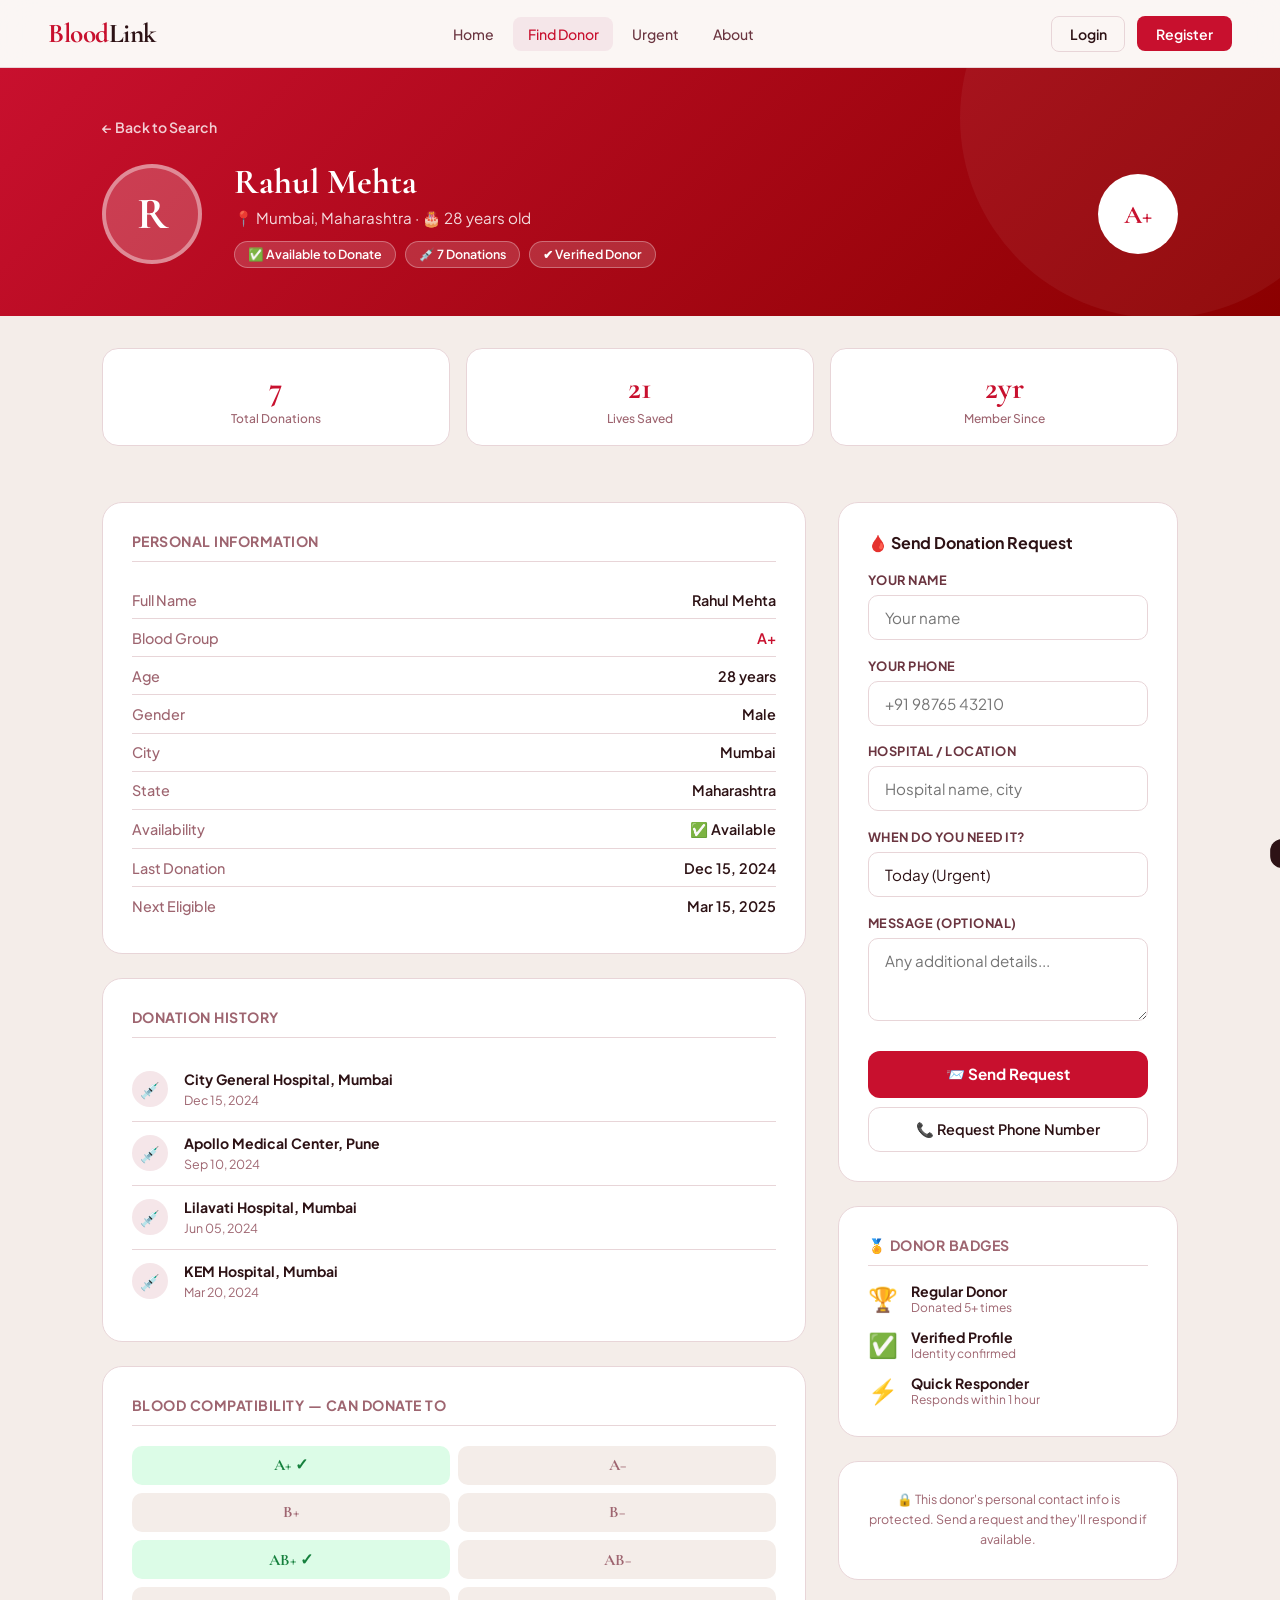
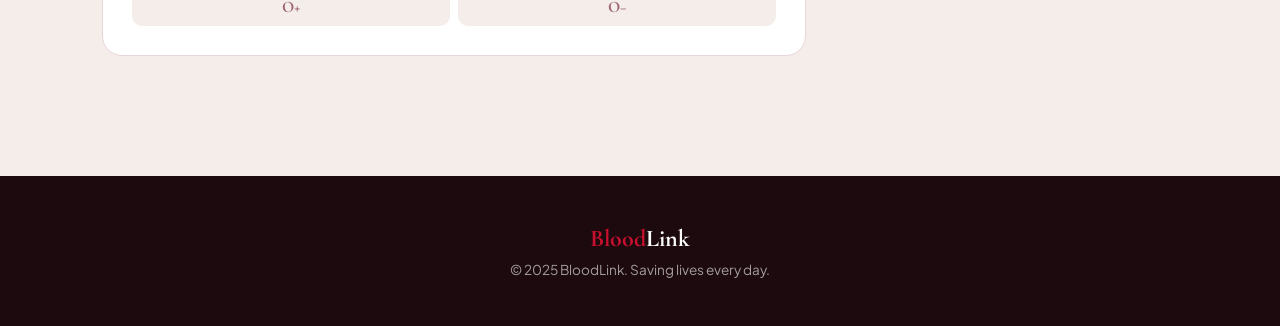
==== target/bloodlink/donor-profile.html @ 6a1f0757 "Initial commit - BloodLink project" ====
<!DOCTYPE html>
<html lang="en">
<head>
  <meta charset="UTF-8"/>
  <meta name="viewport" content="width=device-width, initial-scale=1.0"/>
  <title>BloodLink — Donor Profile</title>
  <link rel="stylesheet" href="shared.css"/>
  <style>
    body { background: var(--bg2); }

    .profile-hero {
      background: linear-gradient(135deg, var(--red), #8B0000);
      padding: 3rem 0 3rem; color: white; position: relative; overflow: hidden;
    }
    .profile-hero::after {
      content: ''; position: absolute;
      width: 400px; height: 400px; border-radius: 50%;
      background: rgba(255,255,255,0.05);
      top: -150px; right: -80px;
    }
    .hero-inner { display: flex; align-items: center; gap: 2rem; position: relative; z-index: 1; flex-wrap: wrap; }
    .big-avatar {
      width: 100px; height: 100px; border-radius: 50%;
      background: rgba(255,255,255,0.2);
      border: 4px solid rgba(255,255,255,0.4);
      display: flex; align-items: center; justify-content: center;
      font-family: 'Cormorant Garamond', serif;
      font-size: 2.8rem; font-weight: 700; color: white;
      flex-shrink: 0;
    }
    .hero-name { font-family: 'Cormorant Garamond', serif; font-size: 2.2rem; font-weight: 700; margin-bottom: 0.3rem; }
    .hero-meta { opacity: 0.85; font-size: 0.95rem; margin-bottom: 0.8rem; }
    .hero-tags { display: flex; gap: 0.6rem; flex-wrap: wrap; }
    .htag {
      background: rgba(255,255,255,0.15); border: 1px solid rgba(255,255,255,0.3);
      color: white; padding: 0.3rem 0.8rem; border-radius: 50px;
      font-size: 0.78rem; font-weight: 600;
    }
    .blood-big {
      margin-left: auto; width: 80px; height: 80px; border-radius: 50%;
      background: white; color: var(--red);
      display: flex; align-items: center; justify-content: center;
      font-family: 'Cormorant Garamond', serif; font-size: 1.6rem; font-weight: 700;
      flex-shrink: 0;
    }

    /* MAIN BODY */
    .profile-body {
      display: grid; grid-template-columns: 1fr 340px;
      gap: 2rem;
      padding-top: 2rem;
      padding-bottom: 3rem;
    }

    /* INFO PANELS */
    .info-panel {
      background: var(--white); border: 1px solid var(--border);
      border-radius: 20px; padding: 1.8rem; margin-bottom: 1.5rem;
    }
    .info-panel h3 {
      font-size: 0.88rem; font-weight: 700; text-transform: uppercase;
      letter-spacing: 0.5px; color: var(--text-light);
      margin-bottom: 1.2rem; padding-bottom: 0.7rem;
      border-bottom: 1px solid var(--border);
    }
    .info-row {
      display: flex; justify-content: space-between;
      padding: 0.6rem 0; border-bottom: 1px solid var(--border);
      font-size: 0.9rem;
    }
    .info-row:last-child { border-bottom: none; }
    .info-label { color: var(--text-light); font-weight: 500; }
    .info-value { font-weight: 600; color: var(--text); }

    .stat-row { display: grid; grid-template-columns: repeat(3,1fr); gap: 1rem; margin-top: 2rem; margin-bottom: 1.5rem; }
    .stat-box {
      background: var(--white); border: 1px solid var(--border);
      border-radius: 16px; padding: 1.2rem; text-align: center;
    }
    .stat-box-num { font-family: 'Cormorant Garamond', serif; font-size: 2rem; font-weight: 700; color: var(--red); }
    .stat-box-label { font-size: 0.75rem; color: var(--text-light); font-weight: 500; margin-top: 0.2rem; }

    /* SIDEBAR */
    .sidebar-panel {
      background: var(--white); border: 1px solid var(--border);
      border-radius: 20px; padding: 1.8rem;
      margin-bottom: 1.5rem;
    }
    .sidebar-col {
      height: fit-content;
    }
    .request-form h3 { font-size: 1rem; font-weight: 700; margin-bottom: 1.2rem; }
    .send-btn {
      width: 100%; background: var(--red); color: white;
      border: none; padding: 0.85rem; border-radius: 12px;
      font-size: 0.95rem; font-weight: 700; cursor: pointer;
      font-family: 'Plus Jakarta Sans', sans-serif; transition: all 0.25s;
      margin-top: 0.5rem;
    }
    .send-btn:hover { background: #A50D26; box-shadow: 0 6px 20px rgba(200,16,46,0.3); }
    .call-btn {
      width: 100%; background: none; border: 1.5px solid var(--border);
      color: var(--text); padding: 0.75rem; border-radius: 12px;
      font-size: 0.9rem; font-weight: 600; cursor: pointer;
      font-family: 'Plus Jakarta Sans', sans-serif; transition: all 0.2s; margin-top: 0.6rem;
    }
    .call-btn:hover { border-color: var(--red); color: var(--red); }

    .compatibility-grid { display: grid; grid-template-columns: 1fr 1fr; gap: 0.5rem; }
    .compat-item {
      border-radius: 10px; padding: 0.6rem; text-align: center;
      font-family: 'Cormorant Garamond', serif; font-size: 1rem; font-weight: 700;
    }
    .compat-yes { background: #DCFCE7; color: #15803D; }
    .compat-no  { background: var(--bg2); color: var(--text-light); }

    .back-btn {
      display: inline-flex; align-items: center; gap: 0.5rem;
      color: rgba(255,255,255,0.8); text-decoration: none;
      font-size: 0.88rem; font-weight: 600;
      margin-bottom: 1.5rem; transition: color 0.2s;
    }
    .back-btn:hover { color: white; }

    .history-list { }
    .history-item {
      display: flex; align-items: center; gap: 1rem;
      padding: 0.75rem 0; border-bottom: 1px solid var(--border);
    }
    .history-item:last-child { border-bottom: none; }
    .h-dot {
      width: 36px; height: 36px; border-radius: 50%;
      background: var(--red-light); display: flex; align-items: center;
      justify-content: center; font-size: 1rem; flex-shrink: 0;
    }
    .h-text strong { font-size: 0.88rem; display: block; }
    .h-text span { font-size: 0.78rem; color: var(--text-light); }

    @media(max-width:768px) {
      .profile-body { grid-template-columns: 1fr; padding-top: 1.5rem; }
      .hero-inner { flex-wrap: wrap; }
      .blood-big { margin-left: 0; }
      .stat-row { grid-template-columns: repeat(3,1fr); }
    }
  </style>
</head>
<body>

<nav class="navbar">
  <a href="index.html" class="nav-logo">Blood<span>Link</span></a>
  <ul class="nav-links">
    <li><a href="index.html">Home</a></li>
    <li><a href="find-donor.html" class="active">Find Donor</a></li>
    <li><a href="urgent.html">Urgent</a></li>
    <li><a href="about.html">About</a></li>
  </ul>
  <div class="nav-actions">
    <a href="login.html" class="btn-ghost">Login</a>
    <a href="register.html" class="btn-red">Register</a>
  </div>
</nav>

<!-- PROFILE HERO -->
<div class="profile-hero">
  <div class="container">
    <a href="find-donor.html" class="back-btn">← Back to Search</a>
    <div class="hero-inner">
      <div class="big-avatar" id="avatarLetter">R</div>
      <div>
        <div class="hero-name" id="donorName">Rahul Mehta</div>
        <div class="hero-meta" id="donorMeta">📍 Mumbai, Maharashtra &nbsp;·&nbsp; 🎂 28 years old</div>
        <div class="hero-tags">
          <span class="htag" id="availTag">✅ Available to Donate</span>
          <span class="htag" id="donationsTag">💉 7 Donations</span>
          <span class="htag">✔ Verified Donor</span>
        </div>
      </div>
      <div class="blood-big" id="bloodBig">A+</div>
    </div>
  </div>
</div>

<section style="padding-bottom: 3rem;">
  <div class="container">
    <!-- STATS ROW -->
    <div class="stat-row">
      <div class="stat-box fade-up">
        <div class="stat-box-num" id="statDonations">7</div>
        <div class="stat-box-label">Total Donations</div>
      </div>
      <div class="stat-box fade-up" style="animation-delay:0.1s">
        <div class="stat-box-num" id="statLives">21</div>
        <div class="stat-box-label">Lives Saved</div>
      </div>
      <div class="stat-box fade-up" style="animation-delay:0.2s">
        <div class="stat-box-num" id="statSince">2yr</div>
        <div class="stat-box-label">Member Since</div>
      </div>
    </div>

    <div class="profile-body">
      <!-- LEFT -->
      <div>
        <div class="info-panel fade-up">
          <h3>Personal Information</h3>
          <div class="info-row"><span class="info-label">Full Name</span><span class="info-value" id="infoName">Rahul Mehta</span></div>
          <div class="info-row"><span class="info-label">Blood Group</span><span class="info-value" id="infoBlood" style="color:var(--red)">A+</span></div>
          <div class="info-row"><span class="info-label">Age</span><span class="info-value" id="infoAge">28 years</span></div>
          <div class="info-row"><span class="info-label">Gender</span><span class="info-value" id="infoGender">Male</span></div>
          <div class="info-row"><span class="info-label">City</span><span class="info-value" id="infoCity">Mumbai</span></div>
          <div class="info-row"><span class="info-label">State</span><span class="info-value" id="infoState">Maharashtra</span></div>
          <div class="info-row"><span class="info-label">Availability</span><span class="info-value" id="infoAvail">✅ Available</span></div>
          <div class="info-row"><span class="info-label">Last Donation</span><span class="info-value" id="infoLastDon">Dec 15, 2024</span></div>
          <div class="info-row"><span class="info-label">Next Eligible</span><span class="info-value" id="infoNextDon">Mar 15, 2025</span></div>
        </div>

        <div class="info-panel fade-up" style="animation-delay:0.1s">
          <h3>Donation History</h3>
          <div class="history-list" id="historyList">
            <div class="history-item"><div class="h-dot">💉</div><div class="h-text"><strong>City General Hospital, Mumbai</strong><span>Dec 15, 2024</span></div></div>
            <div class="history-item"><div class="h-dot">💉</div><div class="h-text"><strong>Apollo Medical Center, Pune</strong><span>Sep 10, 2024</span></div></div>
            <div class="history-item"><div class="h-dot">💉</div><div class="h-text"><strong>Lilavati Hospital, Mumbai</strong><span>Jun 05, 2024</span></div></div>
            <div class="history-item"><div class="h-dot">💉</div><div class="h-text"><strong>KEM Hospital, Mumbai</strong><span>Mar 20, 2024</span></div></div>
          </div>
        </div>

        <div class="info-panel fade-up" style="animation-delay:0.15s">
          <h3>Blood Compatibility — Can Donate To</h3>
          <div class="compatibility-grid" id="compatGrid"></div>
        </div>
      </div>

      <!-- SIDEBAR -->
      <div class="sidebar-col">
        <div class="sidebar-panel request-form fade-up" style="animation-delay:0.2s">
          <h3>🩸 Send Donation Request</h3>
          <div class="form-group">
            <label class="form-label">Your Name</label>
            <input type="text" class="form-input" placeholder="Your name"/>
          </div>
          <div class="form-group">
            <label class="form-label">Your Phone</label>
            <input type="tel" class="form-input" placeholder="+91 98765 43210"/>
          </div>
          <div class="form-group">
            <label class="form-label">Hospital / Location</label>
            <input type="text" class="form-input" placeholder="Hospital name, city"/>
          </div>
          <div class="form-group">
            <label class="form-label">When do you need it?</label>
            <select class="form-select">
              <option>Today (Urgent)</option>
              <option>Tomorrow</option>
              <option>Within 3 days</option>
              <option>This week</option>
            </select>
          </div>
          <div class="form-group">
            <label class="form-label">Message (Optional)</label>
            <textarea class="form-input" rows="3" style="resize:vertical" placeholder="Any additional details..."></textarea>
          </div>
          <button class="send-btn" onclick="sendRequest()">📨 Send Request</button>
          <button class="call-btn" onclick="showToast('📞 Contact number revealed after request is accepted.')">📞 Request Phone Number</button>
        </div>

        <div class="sidebar-panel fade-up" style="animation-delay:0.25s">
          <h3 style="font-size:0.88rem;font-weight:700;text-transform:uppercase;letter-spacing:0.5px;color:var(--text-light);margin-bottom:1rem;padding-bottom:0.7rem;border-bottom:1px solid var(--border)">🏅 Donor Badges</h3>
          <div style="display:flex;flex-direction:column;gap:0.8rem">
            <div style="display:flex;align-items:center;gap:0.8rem">
              <span style="font-size:1.5rem">🏆</span>
              <div><div style="font-size:0.88rem;font-weight:700">Regular Donor</div><div style="font-size:0.75rem;color:var(--text-light)">Donated 5+ times</div></div>
            </div>
            <div style="display:flex;align-items:center;gap:0.8rem">
              <span style="font-size:1.5rem">✅</span>
              <div><div style="font-size:0.88rem;font-weight:700">Verified Profile</div><div style="font-size:0.75rem;color:var(--text-light)">Identity confirmed</div></div>
            </div>
            <div style="display:flex;align-items:center;gap:0.8rem">
              <span style="font-size:1.5rem">⚡</span>
              <div><div style="font-size:0.88rem;font-weight:700">Quick Responder</div><div style="font-size:0.75rem;color:var(--text-light)">Responds within 1 hour</div></div>
            </div>
          </div>
        </div>

        <div class="sidebar-panel fade-up" style="animation-delay:0.3s">
          <div style="font-size:0.78rem;color:var(--text-light);text-align:center;line-height:1.6">
            🔒 This donor's personal contact info is protected. Send a request and they'll respond if available.
          </div>
        </div>
      </div>
    </div>
  </div>
</section>

<footer class="footer">
  <div class="footer-logo">Blood<span>Link</span></div>
  <p style="margin-top:0.5rem;">© 2025 BloodLink. Saving lives every day.</p>
</footer>

<div class="toast" id="toast"></div>
<script>
// All donor data (same as find-donor.html)
const allDonors = [
  { id:0, name:"Rahul Mehta",   blood:"A+",  city:"Mumbai",    state:"Maharashtra", age:28, donations:7,  available:true,  gender:"Male",   lastDon:"Dec 15, 2024", nextDon:"Mar 15, 2025", since:"2yr" },
  { id:1, name:"Priya Sharma",  blood:"O+",  city:"Mumbai",    state:"Maharashtra", age:24, donations:3,  available:true,  gender:"Female", lastDon:"Nov 20, 2024", nextDon:"Feb 20, 2025", since:"1yr" },
  { id:2, name:"Amit Patel",    blood:"B+",  city:"Pune",      state:"Maharashtra", age:32, donations:12, available:true,  gender:"Male",   lastDon:"Dec 01, 2024", nextDon:"Mar 01, 2025", since:"3yr" },
  { id:3, name:"Sneha Nair",    blood:"AB−", city:"Delhi",     state:"Delhi",       age:27, donations:2,  available:true,  gender:"Female", lastDon:"Oct 10, 2024", nextDon:"Jan 10, 2025", since:"8mo" },
  { id:4, name:"Vikram Singh",  blood:"O−",  city:"Mumbai",    state:"Maharashtra", age:35, donations:5,  available:false, gender:"Male",   lastDon:"Dec 20, 2024", nextDon:"Mar 20, 2025", since:"2yr" },
  { id:5, name:"Kavitha Reddy", blood:"A−",  city:"Pune",      state:"Maharashtra", age:29, donations:9,  available:true,  gender:"Female", lastDon:"Nov 05, 2024", nextDon:"Feb 05, 2025", since:"2yr" },
  { id:6, name:"Rohan Das",     blood:"B−",  city:"Bangalore", state:"Karnataka",   age:26, donations:1,  available:true,  gender:"Male",   lastDon:"Sep 15, 2024", nextDon:"Dec 15, 2024", since:"6mo" },
  { id:7, name:"Meena Iyer",    blood:"O+",  city:"Chennai",   state:"Tamil Nadu",  age:31, donations:6,  available:true,  gender:"Female", lastDon:"Nov 28, 2024", nextDon:"Feb 28, 2025", since:"1yr" },
  { id:8, name:"Arjun Gupta",   blood:"AB+", city:"Delhi",     state:"Delhi",       age:22, donations:0,  available:true,  gender:"Male",   lastDon:"—",            nextDon:"—",            since:"3mo" },
  { id:9, name:"Divya Joshi",   blood:"A+",  city:"Mumbai",    state:"Maharashtra", age:33, donations:14, available:false, gender:"Female", lastDon:"Dec 22, 2024", nextDon:"Mar 22, 2025", since:"4yr" },
  { id:10,name:"Karan Shah",    blood:"B+",  city:"Surat",     state:"Gujarat",     age:25, donations:3,  available:true,  gender:"Male",   lastDon:"Oct 30, 2024", nextDon:"Jan 30, 2025", since:"1yr" },
  { id:11,name:"Lakshmi Pillai",blood:"O−",  city:"Pune",      state:"Maharashtra", age:37, donations:8,  available:true,  gender:"Female", lastDon:"Nov 15, 2024", nextDon:"Feb 15, 2025", since:"3yr" },
];

// Blood compatibility map
const compatibility = {
  "A+":  ["A+","AB+"],
  "A−":  ["A+","A−","AB+","AB−"],
  "B+":  ["B+","AB+"],
  "B−":  ["B+","B−","AB+","AB−"],
  "AB+": ["AB+"],
  "AB−": ["AB+","AB−"],
  "O+":  ["A+","B+","AB+","O+"],
  "O−":  ["A+","A−","B+","B−","AB+","AB−","O+","O−"],
};
const allGroups = ["A+","A−","B+","B−","AB+","AB−","O+","O−"];

// Read donor id from URL
const params = new URLSearchParams(window.location.search);
const donorId = parseInt(params.get('id') || '0');
const d = allDonors[donorId] || allDonors[0];

// Populate page
document.getElementById('avatarLetter').textContent = d.name[0];
document.getElementById('donorName').textContent = d.name;
document.getElementById('donorMeta').textContent = `📍 ${d.city}, ${d.state}   ·   🎂 ${d.age} years old`;
document.getElementById('availTag').textContent = d.available ? '✅ Available to Donate' : '⏸ Currently Unavailable';
document.getElementById('donationsTag').textContent = `💉 ${d.donations} Donation${d.donations!==1?'s':''}`;
document.getElementById('bloodBig').textContent = d.blood;
document.getElementById('statDonations').textContent = d.donations;
document.getElementById('statLives').textContent = d.donations * 3;
document.getElementById('statSince').textContent = d.since;
document.getElementById('infoName').textContent = d.name;
document.getElementById('infoBlood').textContent = d.blood;
document.getElementById('infoAge').textContent = d.age + ' years';
document.getElementById('infoGender').textContent = d.gender;
document.getElementById('infoCity').textContent = d.city;
document.getElementById('infoState').textContent = d.state;
document.getElementById('infoAvail').textContent = d.available ? '✅ Available' : '⏸ Unavailable';
document.getElementById('infoLastDon').textContent = d.lastDon;
document.getElementById('infoNextDon').textContent = d.nextDon;
document.title = `BloodLink — ${d.name}`;

// Compatibility
const canDonateTo = compatibility[d.blood] || [];
const grid = document.getElementById('compatGrid');
grid.innerHTML = allGroups.map(g =>
  `<div class="compat-item ${canDonateTo.includes(g) ? 'compat-yes' : 'compat-no'}">${g} ${canDonateTo.includes(g) ? '✓' : ''}</div>`
).join('');

function sendRequest() {
  showToast(`📨 Request sent to ${d.name}! They will respond shortly.`);
}
function showToast(msg) {
  const t = document.getElementById('toast');
  t.textContent = msg; t.classList.add('show');
  setTimeout(() => t.classList.remove('show'), 3500);
}
</script>
</body>
</html>
---- target/bloodlink/shared.css ----
@import url('https://fonts.googleapis.com/css2?family=Cormorant+Garamond:wght@600;700&family=Plus+Jakarta+Sans:wght@300;400;500;600;700&display=swap');

*, *::before, *::after { box-sizing: border-box; margin: 0; padding: 0; }

:root {
  --red: #C8102E;
  --red-light: #F5E6E9;
  --red-mid: #E8C5CC;
  --dark: #1C0A0E;
  --text: #2D1215;
  --text-mid: #6B3540;
  --text-light: #9E6570;
  --bg: #FBF7F5;
  --bg2: #F4EDE9;
  --white: #FFFFFF;
  --border: #E8D5D8;
  --shadow: rgba(200,16,46,0.12);
  --success: #16A34A;
  --warning: #D97706;
}

html { scroll-behavior: smooth; }

body {
  font-family: 'Plus Jakarta Sans', sans-serif;
  background: var(--bg);
  color: var(--text);
  min-height: 100vh;
}

/* ── NAVBAR ── */
.navbar {
  position: sticky; top: 0; z-index: 100;
  background: rgba(251,247,245,0.92);
  backdrop-filter: blur(16px);
  border-bottom: 1px solid var(--border);
  padding: 0 3rem;
  display: flex; align-items: center; justify-content: space-between;
  height: 68px;
}
.nav-logo {
  font-family: 'Cormorant Garamond', serif;
  font-size: 1.7rem; font-weight: 700;
  color: var(--red); text-decoration: none;
  letter-spacing: -0.5px;
}
.nav-logo span { color: var(--text); }
.nav-links { display: flex; gap: 0.3rem; list-style: none; }
.nav-links a {
  color: var(--text-mid); text-decoration: none;
  font-size: 0.88rem; font-weight: 500;
  padding: 0.5rem 0.9rem; border-radius: 8px;
  transition: all 0.2s;
}
.nav-links a:hover, .nav-links a.active {
  color: var(--red); background: var(--red-light);
}
.nav-actions { display: flex; gap: 0.7rem; align-items: center; }
.btn-ghost {
  background: none; border: 1.5px solid var(--border);
  color: var(--text); padding: 0.5rem 1.1rem;
  border-radius: 8px; font-size: 0.88rem; font-weight: 600;
  font-family: 'Plus Jakarta Sans', sans-serif;
  cursor: pointer; text-decoration: none;
  transition: all 0.2s; display: inline-block;
}
.btn-ghost:hover { border-color: var(--red); color: var(--red); }
.btn-red {
  background: var(--red); color: var(--white);
  border: none; padding: 0.55rem 1.2rem;
  border-radius: 8px; font-size: 0.88rem; font-weight: 600;
  font-family: 'Plus Jakarta Sans', sans-serif;
  cursor: pointer; text-decoration: none;
  transition: all 0.2s; display: inline-block;
}
.btn-red:hover { background: #A50D26; box-shadow: 0 4px 16px var(--shadow); }

/* ── COMMON UTILITIES ── */
.container { max-width: 1140px; margin: 0 auto; padding: 0 2rem; }
.section { padding: 5rem 0; }
.section-sm { padding: 3rem 0; }

.chip {
  display: inline-flex; align-items: center; gap: 0.4rem;
  background: var(--red-light); color: var(--red);
  border: 1px solid var(--red-mid);
  padding: 0.3rem 0.9rem; border-radius: 50px;
  font-size: 0.75rem; font-weight: 700;
  text-transform: uppercase; letter-spacing: 0.8px;
}

.tag-available {
  display: inline-flex; align-items: center; gap: 0.35rem;
  background: #DCFCE7; color: var(--success);
  border: 1px solid #BBF7D0;
  padding: 0.25rem 0.7rem; border-radius: 50px;
  font-size: 0.75rem; font-weight: 600;
}
.tag-unavailable {
  display: inline-flex; align-items: center; gap: 0.35rem;
  background: #FEF3C7; color: var(--warning);
  border: 1px solid #FDE68A;
  padding: 0.25rem 0.7rem; border-radius: 50px;
  font-size: 0.75rem; font-weight: 600;
}

.blood-pill {
  display: inline-flex; align-items: center; justify-content: center;
  background: var(--red); color: var(--white);
  font-family: 'Cormorant Garamond', serif;
  font-size: 1rem; font-weight: 700;
  width: 48px; height: 48px; border-radius: 50%;
}

/* ── FORM ELEMENTS ── */
.form-label {
  display: block; font-size: 0.8rem; font-weight: 700;
  color: var(--text-mid); text-transform: uppercase;
  letter-spacing: 0.5px; margin-bottom: 0.45rem;
}
.form-input, .form-select {
  width: 100%;
  background: var(--white);
  border: 1.5px solid var(--border);
  color: var(--text); padding: 0.75rem 1rem;
  border-radius: 10px; font-size: 0.95rem;
  font-family: 'Plus Jakarta Sans', sans-serif;
  outline: none; transition: border-color 0.2s, box-shadow 0.2s;
  appearance: none;
}
.form-input:focus, .form-select:focus {
  border-color: var(--red);
  box-shadow: 0 0 0 3px rgba(200,16,46,0.1);
}
.form-group { margin-bottom: 1.1rem; }

/* ── CARDS ── */
.card {
  background: var(--white);
  border: 1px solid var(--border);
  border-radius: 16px; padding: 1.8rem;
  transition: all 0.25s;
}
.card:hover {
  box-shadow: 0 8px 30px var(--shadow);
  border-color: var(--red-mid);
  transform: translateY(-2px);
}

/* ── FOOTER ── */
.footer {
  background: var(--dark); color: rgba(255,255,255,0.6);
  padding: 3rem; text-align: center;
  font-size: 0.85rem;
}
.footer-logo {
  font-family: 'Cormorant Garamond', serif;
  font-size: 1.5rem; font-weight: 700;
  color: var(--red); margin-bottom: 0.5rem;
}
.footer-logo span { color: var(--white); }

/* ── TOAST ── */
.toast {
  position: fixed; bottom: 2rem; right: 2rem;
  background: var(--text); color: var(--white);
  border-radius: 12px; padding: 0.9rem 1.4rem;
  font-size: 0.9rem; font-weight: 500;
  z-index: 9999; transform: translateX(150%);
  transition: transform 0.4s ease;
  max-width: 320px;
}
.toast.show { transform: translateX(0); }

/* ── PAGE HEADER ── */
.page-header {
  background: linear-gradient(135deg, var(--red) 0%, #8B0000 100%);
  color: var(--white); padding: 4rem 0 3rem;
  position: relative; overflow: hidden;
}
.page-header::after {
  content: '';
  position: absolute; right: -5%; top: -30%;
  width: 400px; height: 400px;
  background: rgba(255,255,255,0.05);
  border-radius: 50%;
}
.page-header h1 {
  font-family: 'Cormorant Garamond', serif;
  font-size: 2.8rem; font-weight: 700;
  margin-bottom: 0.5rem;
}
.page-header p { opacity: 0.8; font-size: 1rem; }

/* ── RESPONSIVE ── */
@media(max-width: 768px) {
  .navbar { padding: 0 1.2rem; }
  .nav-links { display: none; }
  .container { padding: 0 1.2rem; }
  .section { padding: 3rem 0; }
  .page-header h1 { font-size: 2rem; }
}

/* ── ANIMATIONS ── */
@keyframes fadeUp {
  from { opacity: 0; transform: translateY(20px); }
  to { opacity: 1; transform: translateY(0); }
}
.fade-up { animation: fadeUp 0.5s ease both; }
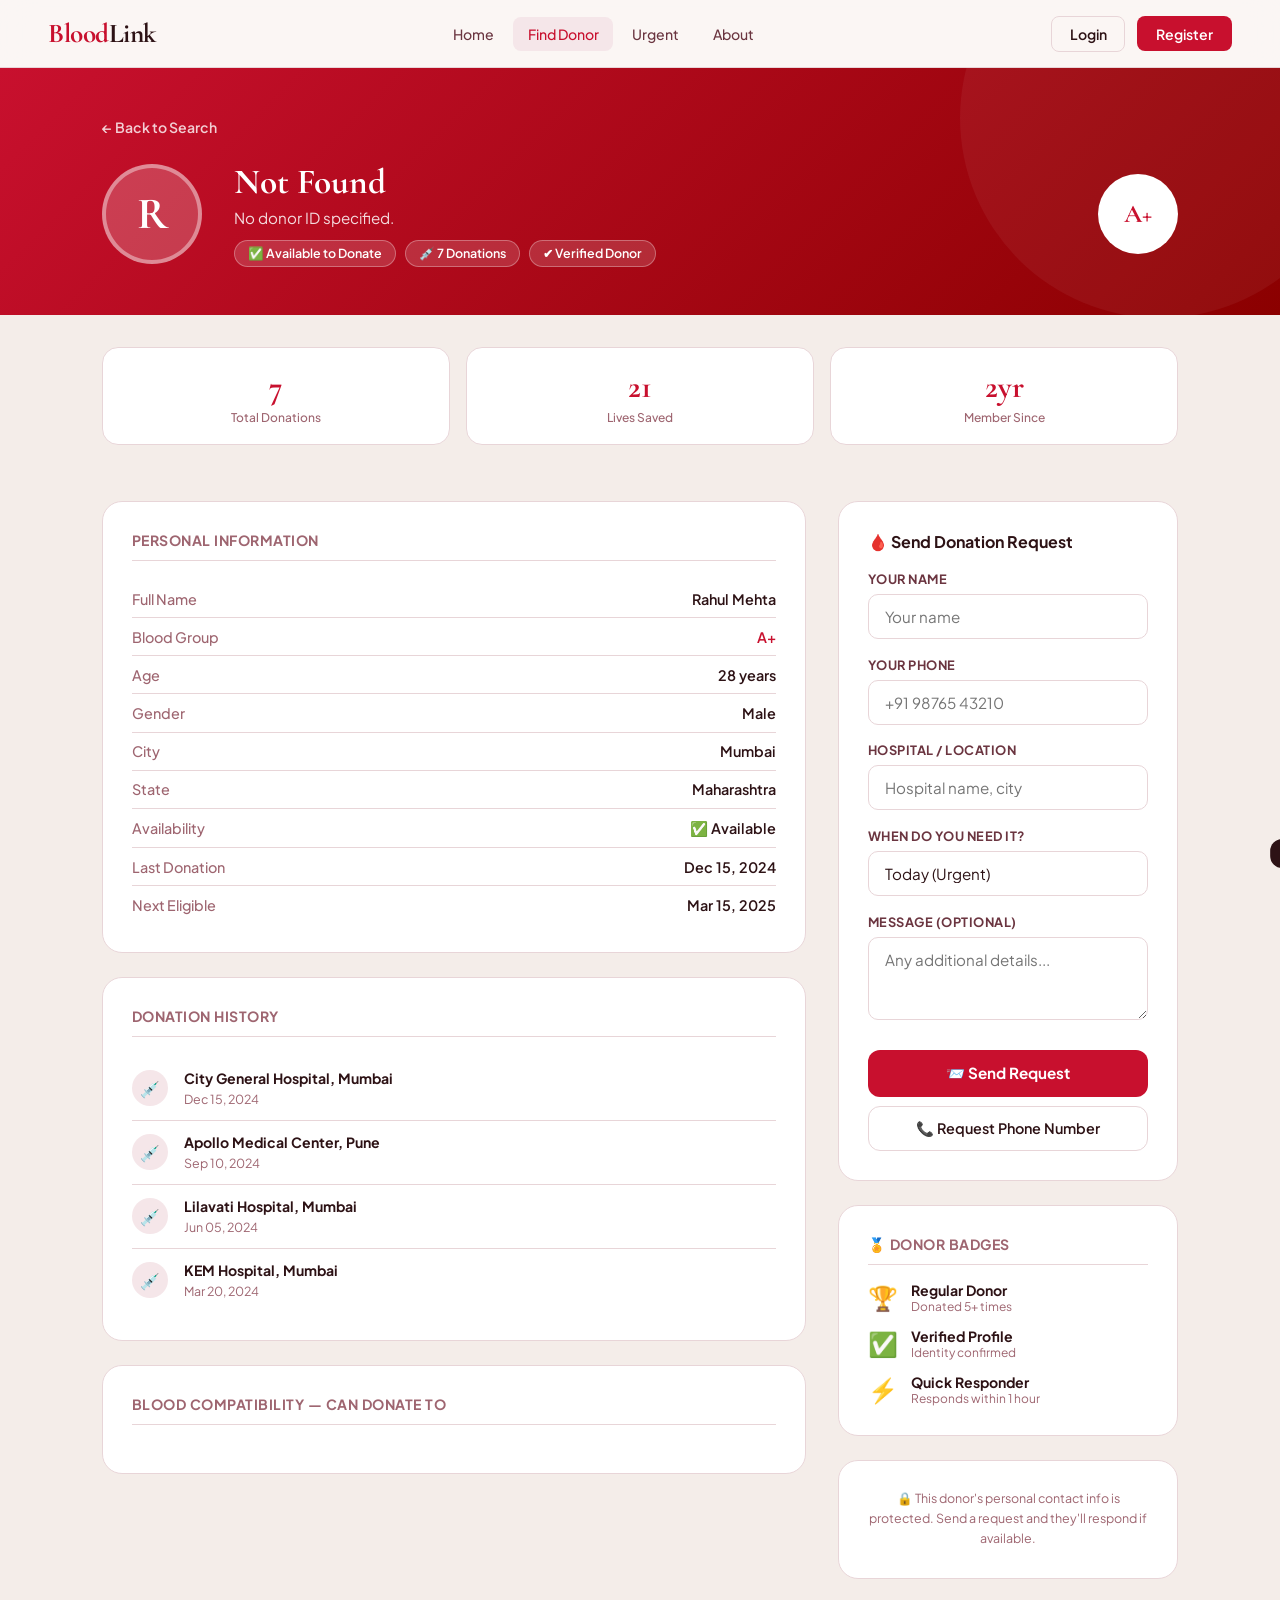
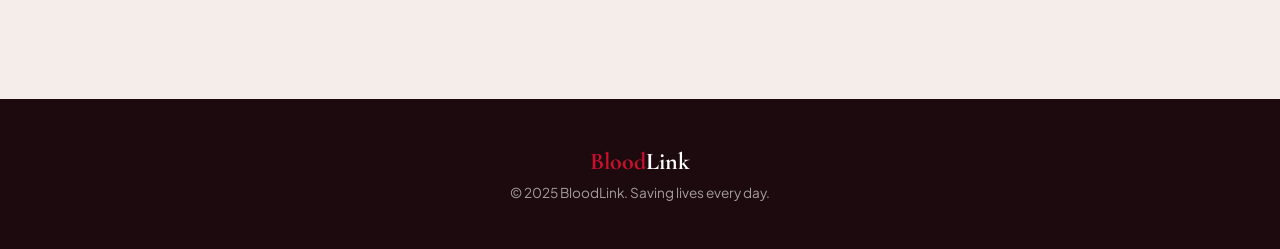
==== commit b93dc696: "Fix: Compiled fresh .war with cloud database integration" ====
--- a/target/bloodlink/donor-profile.html
+++ b/target/bloodlink/donor-profile.html
@@ -298,76 +298,113 @@
 
 <div class="toast" id="toast"></div>
 <script>
-// All donor data (same as find-donor.html)
-const allDonors = [
-  { id:0, name:"Rahul Mehta",   blood:"A+",  city:"Mumbai",    state:"Maharashtra", age:28, donations:7,  available:true,  gender:"Male",   lastDon:"Dec 15, 2024", nextDon:"Mar 15, 2025", since:"2yr" },
-  { id:1, name:"Priya Sharma",  blood:"O+",  city:"Mumbai",    state:"Maharashtra", age:24, donations:3,  available:true,  gender:"Female", lastDon:"Nov 20, 2024", nextDon:"Feb 20, 2025", since:"1yr" },
-  { id:2, name:"Amit Patel",    blood:"B+",  city:"Pune",      state:"Maharashtra", age:32, donations:12, available:true,  gender:"Male",   lastDon:"Dec 01, 2024", nextDon:"Mar 01, 2025", since:"3yr" },
-  { id:3, name:"Sneha Nair",    blood:"AB−", city:"Delhi",     state:"Delhi",       age:27, donations:2,  available:true,  gender:"Female", lastDon:"Oct 10, 2024", nextDon:"Jan 10, 2025", since:"8mo" },
-  { id:4, name:"Vikram Singh",  blood:"O−",  city:"Mumbai",    state:"Maharashtra", age:35, donations:5,  available:false, gender:"Male",   lastDon:"Dec 20, 2024", nextDon:"Mar 20, 2025", since:"2yr" },
-  { id:5, name:"Kavitha Reddy", blood:"A−",  city:"Pune",      state:"Maharashtra", age:29, donations:9,  available:true,  gender:"Female", lastDon:"Nov 05, 2024", nextDon:"Feb 05, 2025", since:"2yr" },
-  { id:6, name:"Rohan Das",     blood:"B−",  city:"Bangalore", state:"Karnataka",   age:26, donations:1,  available:true,  gender:"Male",   lastDon:"Sep 15, 2024", nextDon:"Dec 15, 2024", since:"6mo" },
-  { id:7, name:"Meena Iyer",    blood:"O+",  city:"Chennai",   state:"Tamil Nadu",  age:31, donations:6,  available:true,  gender:"Female", lastDon:"Nov 28, 2024", nextDon:"Feb 28, 2025", since:"1yr" },
-  { id:8, name:"Arjun Gupta",   blood:"AB+", city:"Delhi",     state:"Delhi",       age:22, donations:0,  available:true,  gender:"Male",   lastDon:"—",            nextDon:"—",            since:"3mo" },
-  { id:9, name:"Divya Joshi",   blood:"A+",  city:"Mumbai",    state:"Maharashtra", age:33, donations:14, available:false, gender:"Female", lastDon:"Dec 22, 2024", nextDon:"Mar 22, 2025", since:"4yr" },
-  { id:10,name:"Karan Shah",    blood:"B+",  city:"Surat",     state:"Gujarat",     age:25, donations:3,  available:true,  gender:"Male",   lastDon:"Oct 30, 2024", nextDon:"Jan 30, 2025", since:"1yr" },
-  { id:11,name:"Lakshmi Pillai",blood:"O−",  city:"Pune",      state:"Maharashtra", age:37, donations:8,  available:true,  gender:"Female", lastDon:"Nov 15, 2024", nextDon:"Feb 15, 2025", since:"3yr" },
-];
-
-// Blood compatibility map
 const compatibility = {
   "A+":  ["A+","AB+"],
-  "A−":  ["A+","A−","AB+","AB−"],
+  "A-":  ["A+","A-","AB+","AB-"],
   "B+":  ["B+","AB+"],
-  "B−":  ["B+","B−","AB+","AB−"],
+  "B-":  ["B+","B-","AB+","AB-"],
   "AB+": ["AB+"],
-  "AB−": ["AB+","AB−"],
+  "AB-": ["AB+","AB-"],
   "O+":  ["A+","B+","AB+","O+"],
-  "O−":  ["A+","A−","B+","B−","AB+","AB−","O+","O−"],
+  "O-":  ["A+","A-","B+","B-","AB+","AB-","O+","O-"],
 };
-const allGroups = ["A+","A−","B+","B−","AB+","AB−","O+","O−"];
-
-// Read donor id from URL
-const params = new URLSearchParams(window.location.search);
-const donorId = parseInt(params.get('id') || '0');
-const d = allDonors[donorId] || allDonors[0];
-
-// Populate page
-document.getElementById('avatarLetter').textContent = d.name[0];
-document.getElementById('donorName').textContent = d.name;
-document.getElementById('donorMeta').textContent = `📍 ${d.city}, ${d.state}   ·   🎂 ${d.age} years old`;
-document.getElementById('availTag').textContent = d.available ? '✅ Available to Donate' : '⏸ Currently Unavailable';
-document.getElementById('donationsTag').textContent = `💉 ${d.donations} Donation${d.donations!==1?'s':''}`;
-document.getElementById('bloodBig').textContent = d.blood;
-document.getElementById('statDonations').textContent = d.donations;
-document.getElementById('statLives').textContent = d.donations * 3;
-document.getElementById('statSince').textContent = d.since;
-document.getElementById('infoName').textContent = d.name;
-document.getElementById('infoBlood').textContent = d.blood;
-document.getElementById('infoAge').textContent = d.age + ' years';
-document.getElementById('infoGender').textContent = d.gender;
-document.getElementById('infoCity').textContent = d.city;
-document.getElementById('infoState').textContent = d.state;
-document.getElementById('infoAvail').textContent = d.available ? '✅ Available' : '⏸ Unavailable';
-document.getElementById('infoLastDon').textContent = d.lastDon;
-document.getElementById('infoNextDon').textContent = d.nextDon;
-document.title = `BloodLink — ${d.name}`;
-
-// Compatibility
-const canDonateTo = compatibility[d.blood] || [];
-const grid = document.getElementById('compatGrid');
-grid.innerHTML = allGroups.map(g =>
-  `<div class="compat-item ${canDonateTo.includes(g) ? 'compat-yes' : 'compat-no'}">${g} ${canDonateTo.includes(g) ? '✓' : ''}</div>`
-).join('');
+const allGroups = ["A+","A-","B+","B-","AB+","AB-","O+","O-"];
+
+let currentDonor = null;
+
+async function loadDonorProfile() {
+  const params = new URLSearchParams(window.location.search);
+  const donorId = params.get('id');
+  if (!donorId) {
+    showError('No donor ID specified.');
+    return;
+  }
+  try {
+    const res = await fetch(`/bloodlink/api/donors/${donorId}`, { credentials: 'include' });
+    if (!res.ok) { showError('Donor not found.'); return; }
+    const data = await res.json();
+    if (!data.success || !data.donor) { showError('Donor not found.'); return; }
+    currentDonor = data.donor;
+    populatePage(data.donor);
+  } catch(e) {
+    showError('Could not load donor. Make sure Tomcat is running.');
+  }
+}
+
+function populatePage(d) {
+  const name = d.firstName + ' ' + d.lastName;
+  const donations = d.totalDonations || 0;
+
+  document.getElementById('avatarLetter').textContent = d.firstName[0].toUpperCase();
+  document.getElementById('donorName').textContent = name;
+  document.getElementById('donorMeta').textContent = `📍 ${d.city || '—'}, ${d.state || '—'}   ·   🎂 ${d.age || '—'} years old`;
+  document.getElementById('availTag').textContent = d.available ? '✅ Available to Donate' : '⏸ Currently Unavailable';
+  document.getElementById('donationsTag').textContent = `💉 ${donations} Donation${donations !== 1 ? 's' : ''}`;
+  document.getElementById('bloodBig').textContent = d.bloodGroup || '—';
+  document.getElementById('statDonations').textContent = donations;
+  document.getElementById('statLives').textContent = donations * 3;
+
+  if (d.createdAt) {
+    const months = Math.floor((Date.now() - new Date(d.createdAt)) / (1000 * 60 * 60 * 24 * 30));
+    document.getElementById('statSince').textContent = months >= 12 ? Math.floor(months/12) + 'yr' : months + 'mo';
+  }
+
+  document.getElementById('infoName').textContent = name;
+  document.getElementById('infoBlood').textContent = d.bloodGroup || '—';
+  document.getElementById('infoAge').textContent = (d.age || '—') + ' years';
+  document.getElementById('infoGender').textContent = d.gender || '—';
+  document.getElementById('infoCity').textContent = d.city || '—';
+  document.getElementById('infoState').textContent = d.state || '—';
+  document.getElementById('infoAvail').textContent = d.available ? '✅ Available' : '⏸ Unavailable';
+
+  if (d.lastDonation) {
+    const last = new Date(d.lastDonation);
+    const next = new Date(last); next.setMonth(next.getMonth() + 3);
+    const fmt = { day: 'numeric', month: 'short', year: 'numeric' };
+    document.getElementById('infoLastDon').textContent = last.toLocaleDateString('en-IN', fmt);
+    document.getElementById('infoNextDon').textContent = next.toLocaleDateString('en-IN', fmt);
+  } else {
+    document.getElementById('infoLastDon').textContent = '—';
+    document.getElementById('infoNextDon').textContent = '—';
+  }
+
+  document.title = `BloodLink — ${name}`;
+
+  // Compatibility grid
+  const blood = (d.bloodGroup || '').replace('−', '-');
+  const canDonateTo = compatibility[blood] || [];
+  document.getElementById('compatGrid').innerHTML = allGroups.map(g =>
+    `<div class="compat-item ${canDonateTo.includes(g) ? 'compat-yes' : 'compat-no'}">${g} ${canDonateTo.includes(g) ? '✓' : ''}</div>`
+  ).join('');
+
+  // Donation history
+  if (d.donationHistory && d.donationHistory.length) {
+    document.getElementById('historyList').innerHTML = d.donationHistory.map(h =>
+      `<div class="history-item"><div class="h-dot">💉</div><div class="h-text"><strong>${h.hospital || 'Unknown Hospital'}</strong><span>${new Date(h.date).toLocaleDateString('en-IN', { day:'numeric', month:'short', year:'numeric' })}</span></div></div>`
+    ).join('');
+  } else {
+    document.getElementById('historyList').innerHTML = '<p style="color:var(--text-light);font-size:0.88rem">No donation history available.</p>';
+  }
+}
+
+function showError(msg) {
+  document.getElementById('donorName').textContent = 'Not Found';
+  document.getElementById('donorMeta').textContent = msg;
+}
 
 function sendRequest() {
-  showToast(`📨 Request sent to ${d.name}! They will respond shortly.`);
+  if (!currentDonor) return;
+  const name = currentDonor.firstName + ' ' + currentDonor.lastName;
+  showToast(`📨 Request sent to ${name}! They will respond shortly.`);
 }
+
 function showToast(msg) {
   const t = document.getElementById('toast');
   t.textContent = msg; t.classList.add('show');
   setTimeout(() => t.classList.remove('show'), 3500);
 }
+
+loadDonorProfile();
 </script>
 </body>
 </html>
